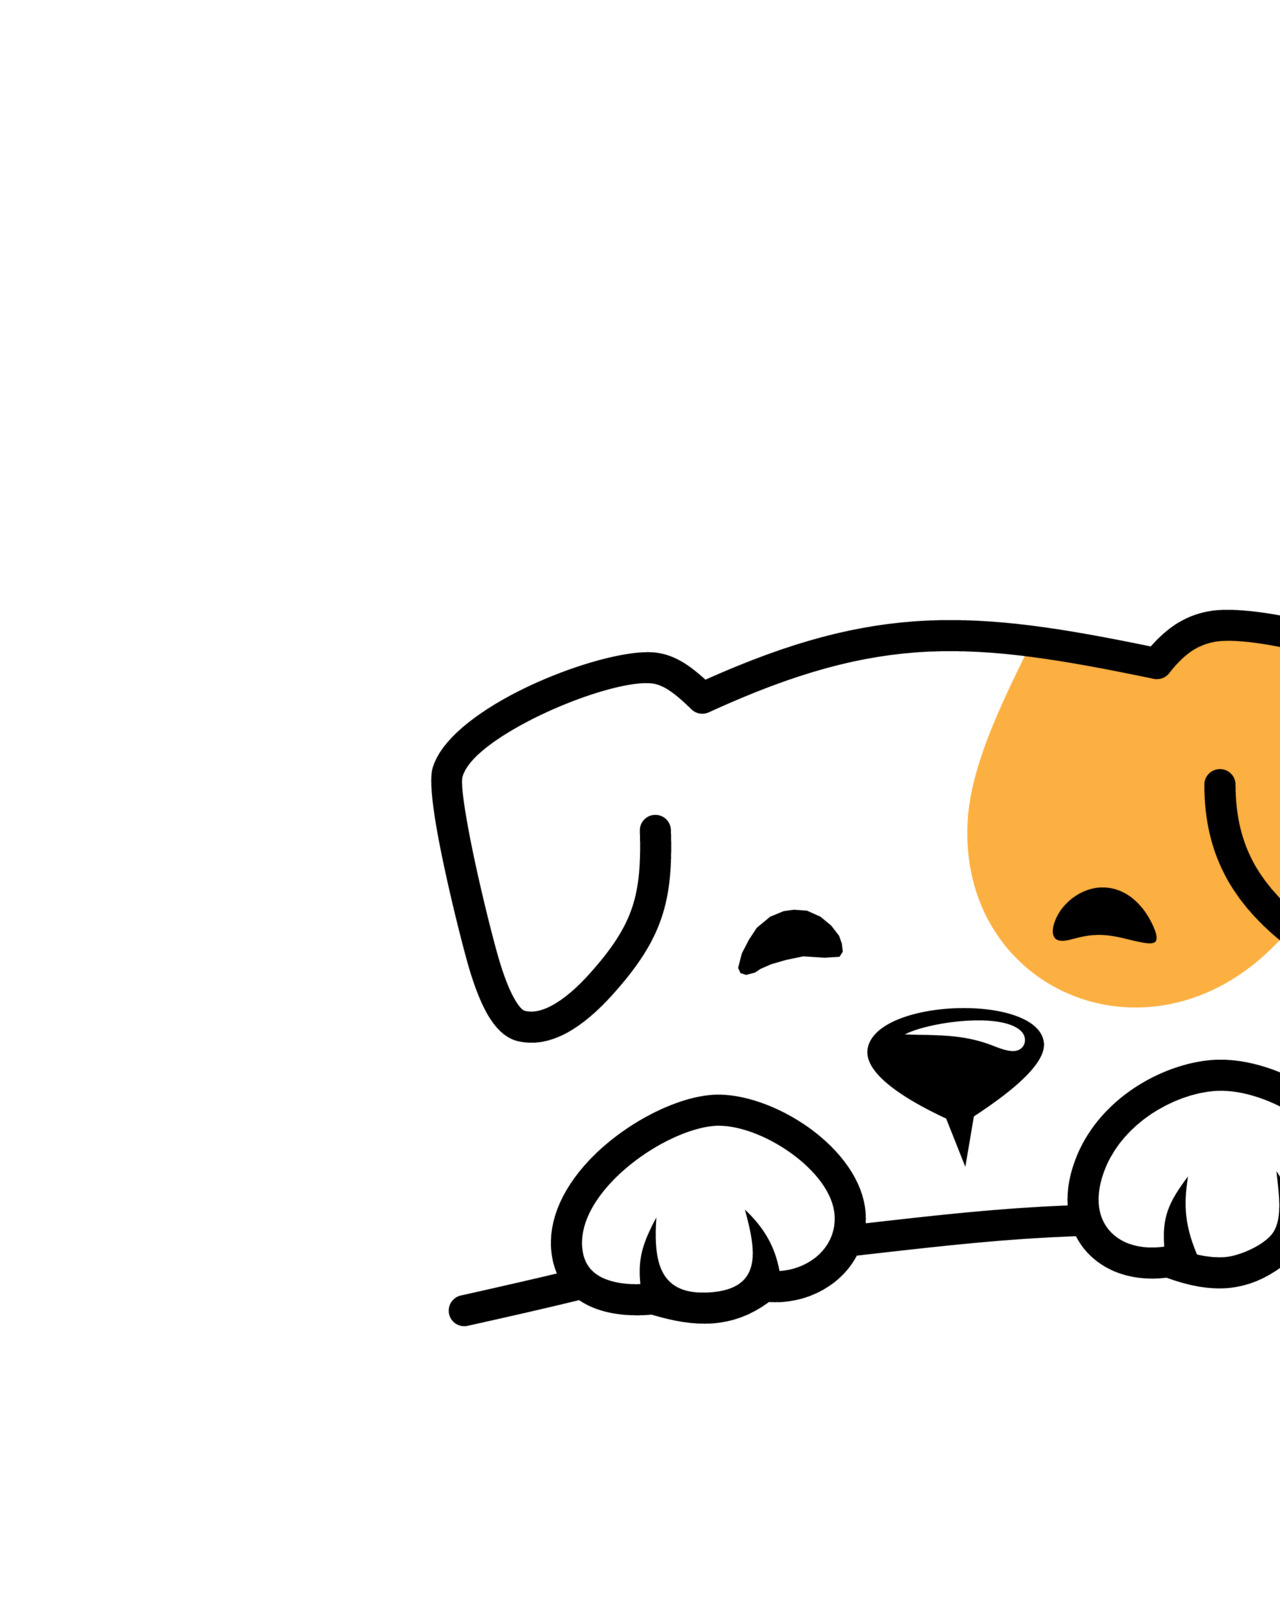
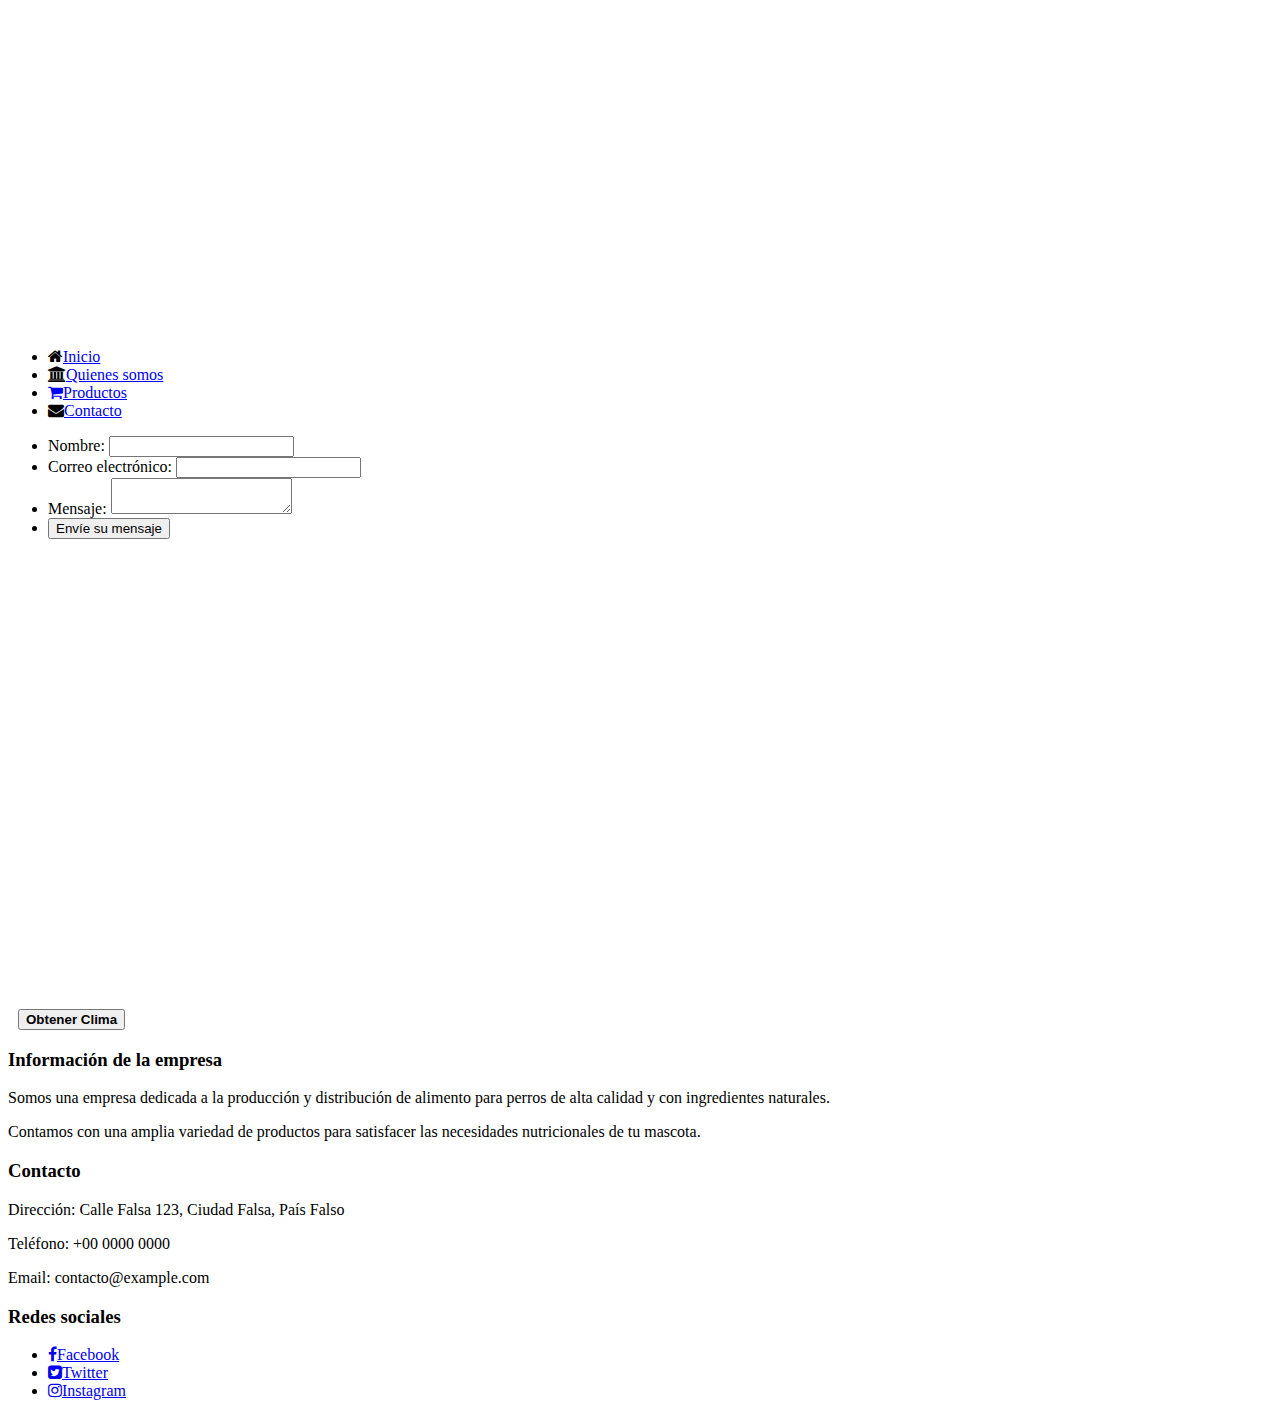
==== contacto.html @ a94dd07f "commit inicial" ====
<!DOCTYPE html>
<html lang="en">
<head>
    <meta charset="UTF-8">
    <meta http-equiv="X-UA-Compatible" content="IE=edge">
    <meta name="viewport" content="width=device-width, initial-scale=1.0">
    <title>Contacto</title>
    <link rel="stylesheet" href="https://cdnjs.cloudflare.com/ajax/libs/font-awesome/4.7.0/css/font-awesome.min.css">
    <link rel="stylesheet" href="css/styles.css">
    <script src="https://code.jquery.com/jquery-3.6.0.min.js"></script>
</head>
<body>
    <header>
        <div class="logo">
          <img src="images/dog-logo.jpg" alt="Logo de la empresa">
        </div>
        <div class="menu">
          <nav>
            <ul>
              <li><i class="fa fa-home"></i><a href="index.html">Inicio</a></li>
              <li><i class="fa fa-institution"></i><a href="quienes.html">Quienes somos</a></li>
              <li><i class="fa fa-shopping-cart" style="color:blue"></i><a href="productos.html">Productos</a></li>
              <li><i class="fa fa-envelope"></i><a href="contacto.html">Contacto</a></li>
            </ul>
          </nav>
        </div>
    </header>
    <main class="contacto">
        <form action="#" method="post" name="frmcontacto">
            <ul>
             <li>
               <label for="name">Nombre:</label>
               <input type="text" id="name" name="name">
             </li>
             <li>
               <label for="mail">Correo electrónico:</label>
               <input type="email" id="email" name="email">
             </li>
             <li>
               <label for="msg">Mensaje:</label>
               <textarea id="msg" name="message"></textarea>
             </li>
             <li class="button">
                <button type="button" onclick="enviar()">Envíe su mensaje</button>
            </li>
              
            </ul>
            <div style="margin-top: 10px;" id="formerror"></div>
        </form>
           
        <div style="margin: 10px;">
            <iframe src="https://www.google.com/maps/embed?pb=!1m14!1m8!1m3!1d13135.79524183824!2d-58.41239526032714!3d-34.60545591072045!3m2!1i1024!2i768!4f13.1!3m3!1m2!1s0x95bccb68edf046cb%3A0x8944df2265ab45bb!2sMaquinal%20espacio%20cultural!5e0!3m2!1ses-419!2sar!4v1683751074522!5m2!1ses-419!2sar" width="600" height="450" style="border:0;" allowfullscreen="" loading="lazy" referrerpolicy="no-referrer-when-downgrade"></iframe><br>
            <button onclick="obtenerClima()" style="font-weight: bolder;">Obtener Clima</button>
        </div>
        <!-- Codigo QR -->
        <!-- <img src="https://chart.googleapis.com/chart?chs=150x150&amp;cht=qr&amp;chl=https://puerto53.com&amp;choe=UTF-8" />  -->
    </main>
    <footer class="footer">
        <div class="container">
          
          <div class="info">
            <h3>Información de la empresa</h3>
            <p>Somos una empresa dedicada a la producción y distribución de alimento para perros de alta calidad y con ingredientes naturales.</p>
            <p>Contamos con una amplia variedad de productos para satisfacer las necesidades nutricionales de tu mascota.</p>
          </div>
          <div class="contact">
            <h3>Contacto</h3>
            <p>Dirección: Calle Falsa 123, Ciudad Falsa, País Falso</p>
            <p>Teléfono: +00 0000 0000</p>
            <p>Email: contacto@example.com</p>
          </div>
          <div class="social">
            <h3>Redes sociales</h3>
            <ul>
              <li><a href="#"><i class="fa fa-facebook-f"></i>Facebook</a></li>
              <li><a href="#"><i class="fa fa-twitter-square"></i>Twitter</a></li>
              <li><a href="#"><i class="fa fa-instagram"></i>Instagram</a></li>
            </ul>
          </div>
        </div>
      </footer>
</body>
<script src="js/formerr.js"></script>

</html>
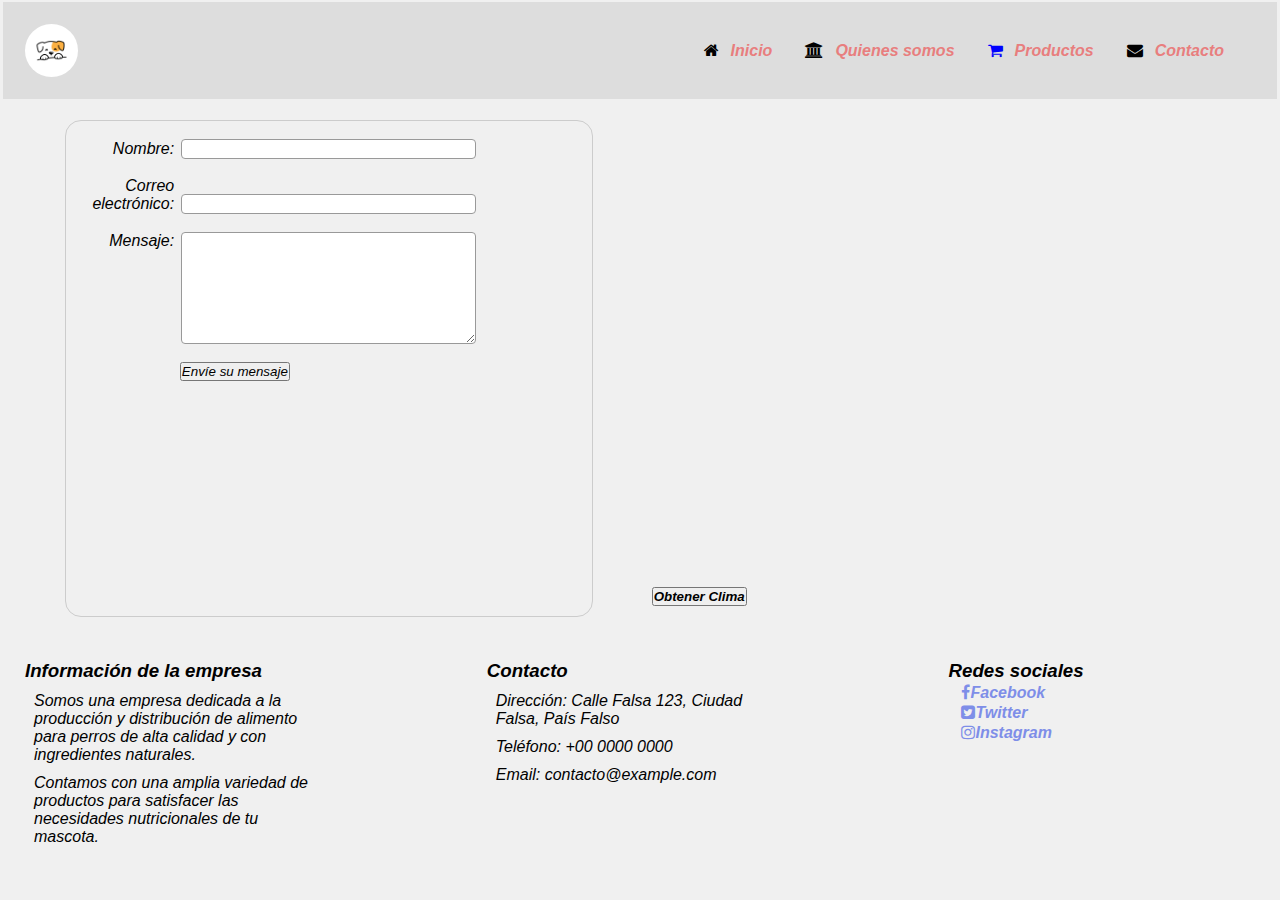
==== commit ed21b81d: "Update contacto.html" ====
--- a/contacto.html
+++ b/contacto.html
@@ -6,7 +6,7 @@
     <meta name="viewport" content="width=device-width, initial-scale=1.0">
     <title>Contacto</title>
     <link rel="stylesheet" href="https://cdnjs.cloudflare.com/ajax/libs/font-awesome/4.7.0/css/font-awesome.min.css">
-    <link rel="stylesheet" href="css/styles.css">
+    <link rel="stylesheet" href="CSS/styles.css">
     <script src="https://code.jquery.com/jquery-3.6.0.min.js"></script>
 </head>
 <body>
@@ -80,6 +80,6 @@
         </div>
       </footer>
 </body>
-<script src="js/formerr.js"></script>
+<script src="JS/formerr.js"></script>
 
-</html>+</html>
--- a/CSS/styles.css
+++ b/CSS/styles.css
@@ -0,0 +1,293 @@
+/* Estilos General */
+
+:root {
+	--tranquil-blue: #6A8DA3;
+	--background-color: #F4F4F4;
+	--text-color: #2C2C2C;
+}  
+* {
+  margin: 1px;
+  padding:0px;
+  font-style: italic;
+}
+
+body {
+  font-family: Arial, sans-serif;
+  background-color: #F0F0F0;
+}
+h1 {
+  color: #FF9900;
+  text-align: center;
+}
+p {
+  margin: 10px;
+}
+/* Estilos para el header */
+header {
+	display: flex;
+	justify-content: space-between;
+	align-items: center;
+	background-color: #ddd;
+	padding: 20px;
+  }
+footer a{
+  color: #7e8ee8;
+  text-decoration: none;
+  font-weight: bold;
+  padding: 10px;
+}
+  
+  /* Estilos para el logo */
+.logo {
+	max-width: 150px;
+}
+  
+.logo img {
+	display: block;
+	width:35%;
+	border-radius: 50%;
+	height: auto;
+}
+  
+  /* Estilos para el menú de navegación */
+.menu nav ul {
+    list-style: none;
+    display: flex;
+}
+
+.menu nav li {
+    margin-right: 20px;
+}
+
+.menu nav a {
+    color: #e87e7e;
+    text-decoration: none;
+    font-weight: bold;
+    padding: 10px;
+    border-radius: 5px;
+}
+
+.menu nav a:hover {
+    background-color: #333;
+    color: #fff;
+    /* text-transform: uppercase; */
+}
+
+.container {
+    width: 100%;
+    margin: auto;
+}
+.card {
+    display: flex;
+    align-items: center;
+    background-color: white;
+    border-radius: 10px;
+    box-shadow: 0 2px 4px rgba(0,0,0,0.1);
+    margin-bottom: 20px;
+}
+.card img {
+    width: 200px;
+    height: 200px;
+    border-radius: 10px;
+}
+.card .info {
+    padding: 20px;
+}
+.card .info h3 {
+    color: #333333;
+    margin-bottom: 10px;
+}
+.card .info p {
+    color: #666666;
+    line-height: 1.5;
+}
+.card .info a {
+    display: inline-block;
+    padding: 10px 20px;
+    background-color: #FF9900;
+    color: white;
+    border-radius: 5px;
+    text-decoration: none;
+}
+.slider {
+    display:flex;
+    justify-content:center;
+    width: auto;
+    height: 300px;
+}
+.slider img {
+  width: 100%;
+  border-radius: 50%;
+}
+.dot {
+  cursor: pointer;
+  height: 15px;
+  width: 15px;
+  margin: 0 2px;
+  background-color: #bbb;
+  border-radius: 50%;
+  display: inline-block;
+  transition: background-color 0.6s ease;
+}
+.active, .dot:hover {
+  background-color: #717171;
+}
+.grid-container {
+  display: grid;
+  grid-template-columns: auto auto auto;
+  padding: 2px;
+}
+.grid-item {
+  background-color: rgba(255, 255, 255, 0.8);
+  border: 1px solid rgba(0, 0, 0, 0.8);
+  padding: 20px;
+  font-size: 30px;
+  text-align: center;
+}
+.footer {
+  background-color: #f0f0f0;
+  padding: 20px;
+}
+
+.container {
+  display: flex;
+  flex-wrap: wrap;
+  justify-content: space-between;
+}
+
+.info {
+  width: 25%;
+}
+
+.contact {
+  width: 25%;
+}
+
+.social {
+  width: 25%;
+}
+
+.social ul {
+  /* display: flex; */
+  list-style: none;
+}
+
+.social ul li {
+  margin-right: 10px;
+}
+
+.social ul li img {
+  width: 32px;
+}
+.quienesl {
+  padding: 20px;
+  float: left;
+  width:40%;
+  text-align: justify;
+}
+.quienesr {
+  padding: 20px;
+  float: right;
+  width: 40%;
+  text-align: center;
+}
+.quienesr img {
+  width: 50vh;
+}
+.ppal {
+  display: flex;
+}
+.contacto {
+  padding: 20px;
+  display: flex;
+}
+form {
+  margin: 0 auto;
+  width: 40%;
+  padding: 1em;
+  border: 1px solid #CCC;
+  border-radius: 1em;
+}
+
+ul {
+  list-style: none;
+  padding: 0;
+  margin: 0;
+}
+
+form li + li {
+  margin-top: 1em;
+}
+
+label {
+  display: inline-block;
+  width: 90px;
+  text-align: right;
+}
+
+input,
+textarea {
+  font: 1em sans-serif;
+  width: 60%;
+  box-sizing: border-box;
+  border: 1px solid #999;
+  border-radius: 4px;
+}
+
+input:focus,
+textarea:focus {
+  border-color: #000;
+}
+
+textarea {
+  vertical-align: top;
+  height: 7em;
+}
+
+.button {
+  padding-left: 90px; 
+}
+
+button {
+  margin-left: .5em;
+}
+.iframe {
+  padding: 20px;
+}
+
+@media only screen and (max-width: 1400px) {
+.quienesr {
+  padding: 20px;
+  width: 50%;
+  float: left;
+  text-align: center;
+}
+.quienesl {
+  padding: 20px;
+  width:100%;
+  text-align: justify;
+  
+}
+.ppal {
+  display: block;
+}
+}
+
+@media only screen and (max-width: 770px) {
+  .menu nav ul {
+    display: block;
+}
+.quienesr {
+  padding: 20px;
+  width: 100%;
+  text-align: center;
+}
+.quienesl {
+  padding: 20px;
+  width:100%;
+  text-align: justify;
+}
+.ppal {
+  display: block;
+}
+}
